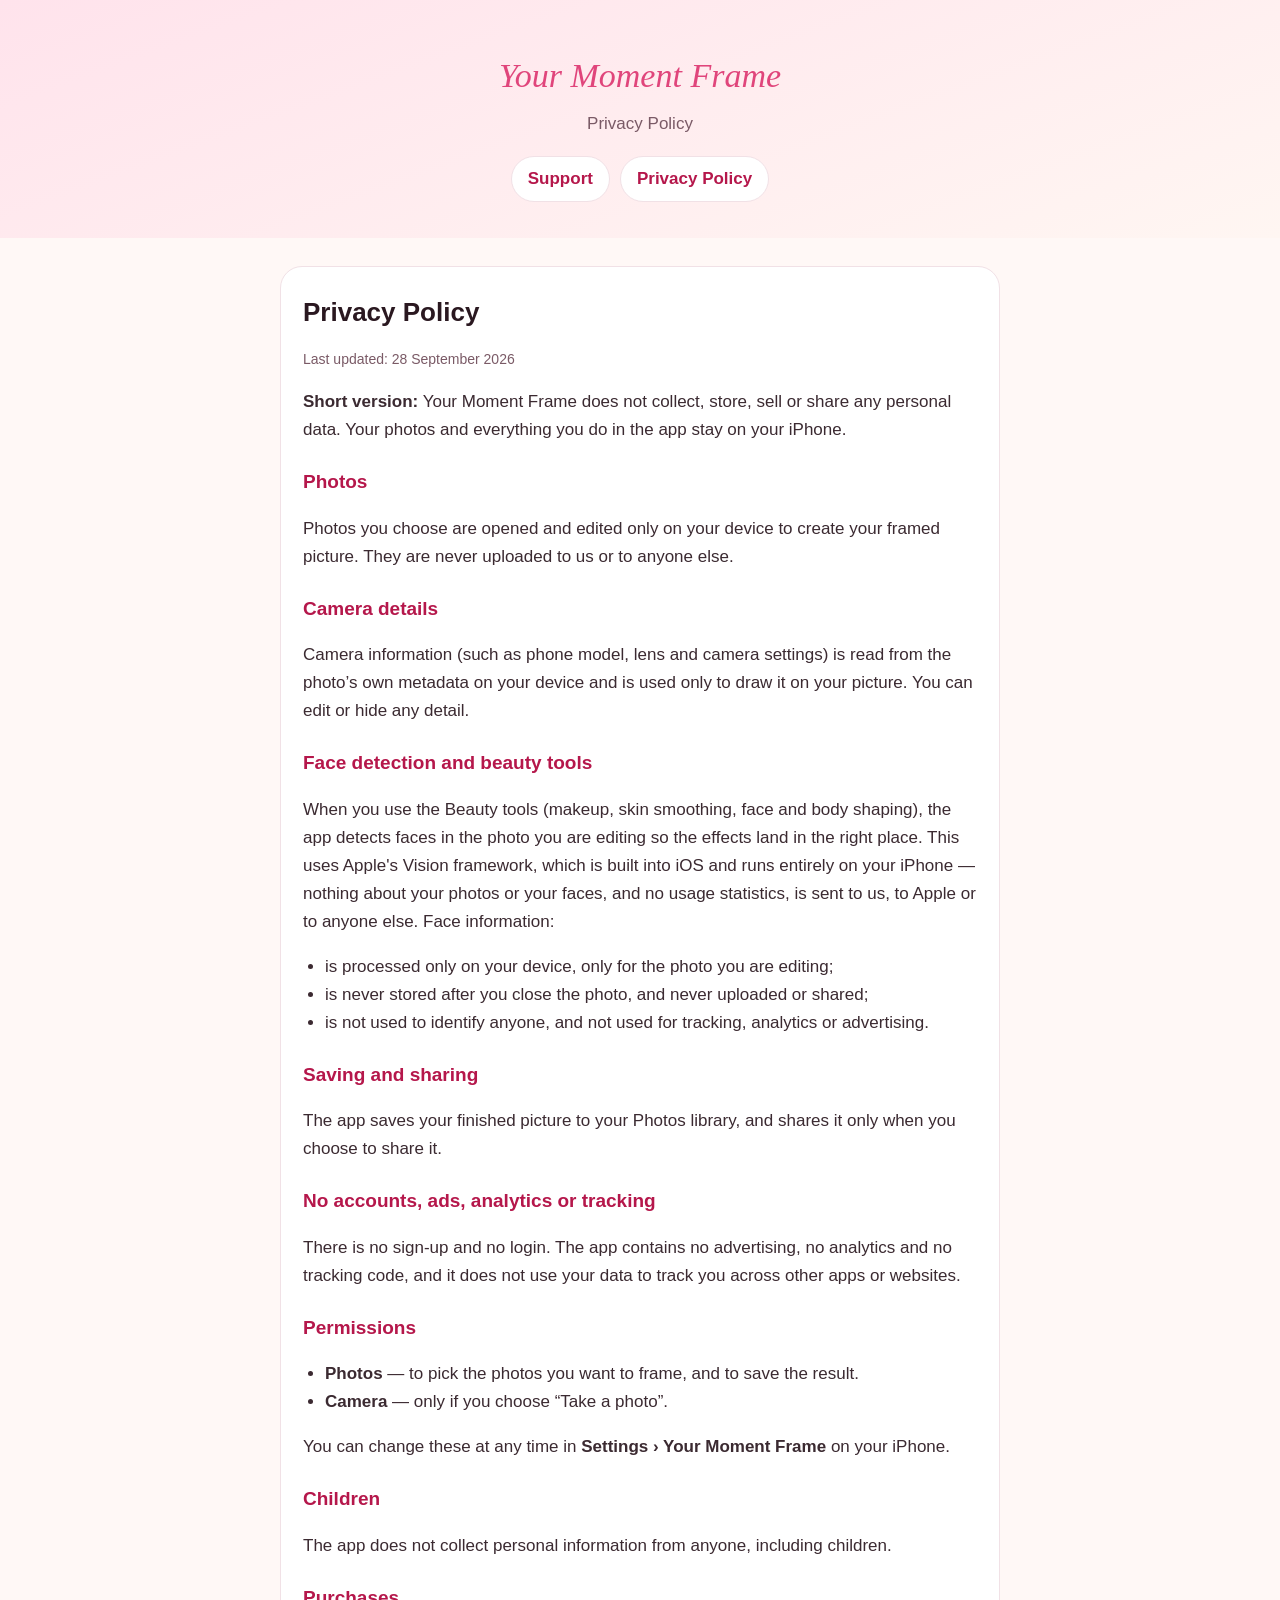
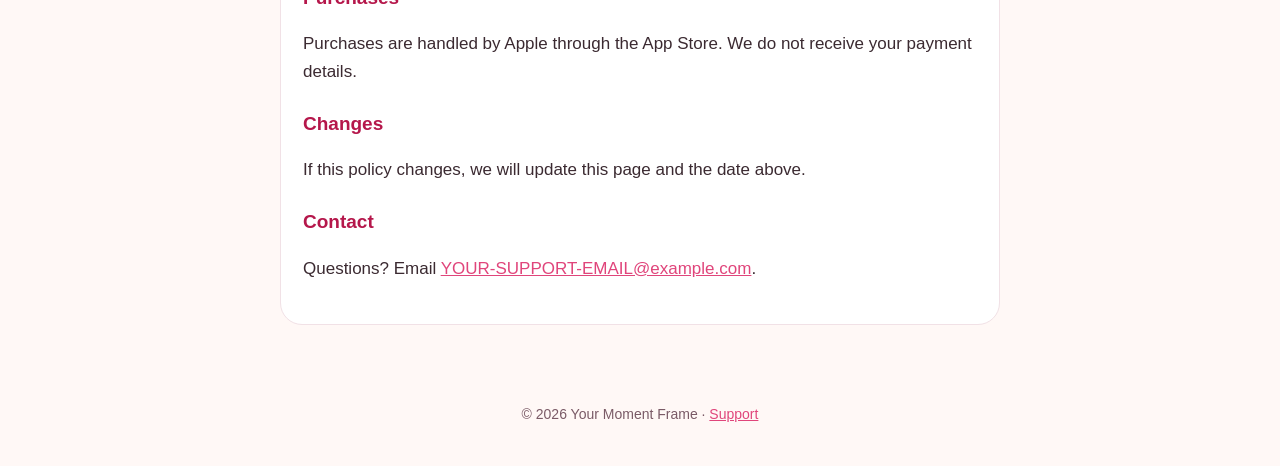
==== privacy.html @ dc63e5cd "Add files via upload" ====
<!doctype html>
<html lang="en">
<head>
<meta charset="utf-8">
<meta name="viewport" content="width=device-width, initial-scale=1">
<title>Your Moment Frame — Privacy Policy</title>
<meta name="description" content="Privacy Policy for Your Moment Frame. No data collected — everything stays on your iPhone.">
<link rel="stylesheet" href="style.css">
</head>
<body>
<header>
  <p class="brand">Your Moment Frame</p>
  <p class="tag">Privacy Policy</p>
  <nav><a href="index.html">Support</a><a href="privacy.html">Privacy Policy</a></nav>
</header>
<main>
  <section class="card">
    <h1>Privacy Policy</h1>
    <p class="small">Last updated: 28 September 2026</p>
    <p><b>Short version:</b> Your Moment Frame does not collect, store, sell or share any personal data. Your photos and everything you do in the app stay on your iPhone.</p>

    <h2>Photos</h2>
    <p>Photos you choose are opened and edited only on your device to create your framed picture. They are never uploaded to us or to anyone else.</p>

    <h2>Camera details</h2>
    <p>Camera information (such as phone model, lens and camera settings) is read from the photo’s own metadata on your device and is used only to draw it on your picture. You can edit or hide any detail.</p>

    <h2>Face detection and beauty tools</h2>
    <p>When you use the Beauty tools (makeup, skin smoothing, face and body shaping), the app detects faces in the photo you are editing so the effects land in the right place. This uses Apple's Vision framework, which is built into iOS and runs entirely on your iPhone — nothing about your photos or your faces, and no usage statistics, is sent to us, to Apple or to anyone else. Face information:</p>
    <ul>
      <li>is processed only on your device, only for the photo you are editing;</li>
      <li>is never stored after you close the photo, and never uploaded or shared;</li>
      <li>is not used to identify anyone, and not used for tracking, analytics or advertising.</li>
    </ul>

    <h2>Saving and sharing</h2>
    <p>The app saves your finished picture to your Photos library, and shares it only when you choose to share it.</p>

    <h2>No accounts, ads, analytics or tracking</h2>
    <p>There is no sign-up and no login. The app contains no advertising, no analytics and no tracking code, and it does not use your data to track you across other apps or websites.</p>

    <h2>Permissions</h2>
    <ul>
      <li><b>Photos</b> — to pick the photos you want to frame, and to save the result.</li>
      <li><b>Camera</b> — only if you choose “Take a photo”.</li>
    </ul>
    <p>You can change these at any time in <b>Settings › Your Moment Frame</b> on your iPhone.</p>

    <h2>Children</h2>
    <p>The app does not collect personal information from anyone, including children.</p>

    <h2>Purchases</h2>
    <p>Purchases are handled by Apple through the App Store. We do not receive your payment details.</p>

    <h2>Changes</h2>
    <p>If this policy changes, we will update this page and the date above.</p>

    <h2>Contact</h2>
    <p>Questions? Email <a href="mailto:YOUR-SUPPORT-EMAIL@example.com">YOUR-SUPPORT-EMAIL@example.com</a>.</p>
  </section>
</main>
<footer>© <span id="y">2026</span> Your Moment Frame · <a href="index.html">Support</a></footer>
<script>document.getElementById('y').textContent=new Date().getFullYear()</script>
</body>
</html>
---- style.css ----
:root{--rose:#E0457B;--deep:#B5174B;--ink:#2A1820;--muted:#7A5A66;--bg:#FFF8F6;--card:#FFFFFF;--line:#F1E1E6}
*{box-sizing:border-box}
body{margin:0;background:var(--bg);color:var(--ink);font:17px/1.65 -apple-system,BlinkMacSystemFont,"Segoe UI",Roboto,Helvetica,Arial,sans-serif}
header{background:linear-gradient(160deg,#FFE3EC,#FFF6F2);padding:48px 20px 36px;text-align:center}
.brand{font-family:Georgia,"Times New Roman",serif;font-style:italic;font-size:34px;color:var(--rose);margin:0}
.tag{color:var(--muted);margin:6px 0 0}
nav{margin-top:18px;display:flex;gap:10px;justify-content:center;flex-wrap:wrap}
nav a{color:var(--deep);text-decoration:none;font-weight:600;border:1px solid var(--line);background:#fff;padding:8px 16px;border-radius:999px}
main{max-width:760px;margin:0 auto;padding:28px 20px 60px}
.card{background:var(--card);border:1px solid var(--line);border-radius:22px;padding:24px 22px;margin:0 0 18px}
h1{font-size:26px;margin:0 0 6px}
h2{font-size:19px;margin:22px 0 6px;color:var(--deep)}
p,li{color:#3B2A31}
ul{padding-left:22px}
.small{font-size:14px;color:var(--muted)}
a{color:var(--rose)}
.btn{display:inline-block;background:var(--rose);color:#fff;text-decoration:none;font-weight:700;padding:12px 22px;border-radius:999px;margin-top:6px}
footer{text-align:center;color:var(--muted);font-size:14px;padding:0 20px 40px}
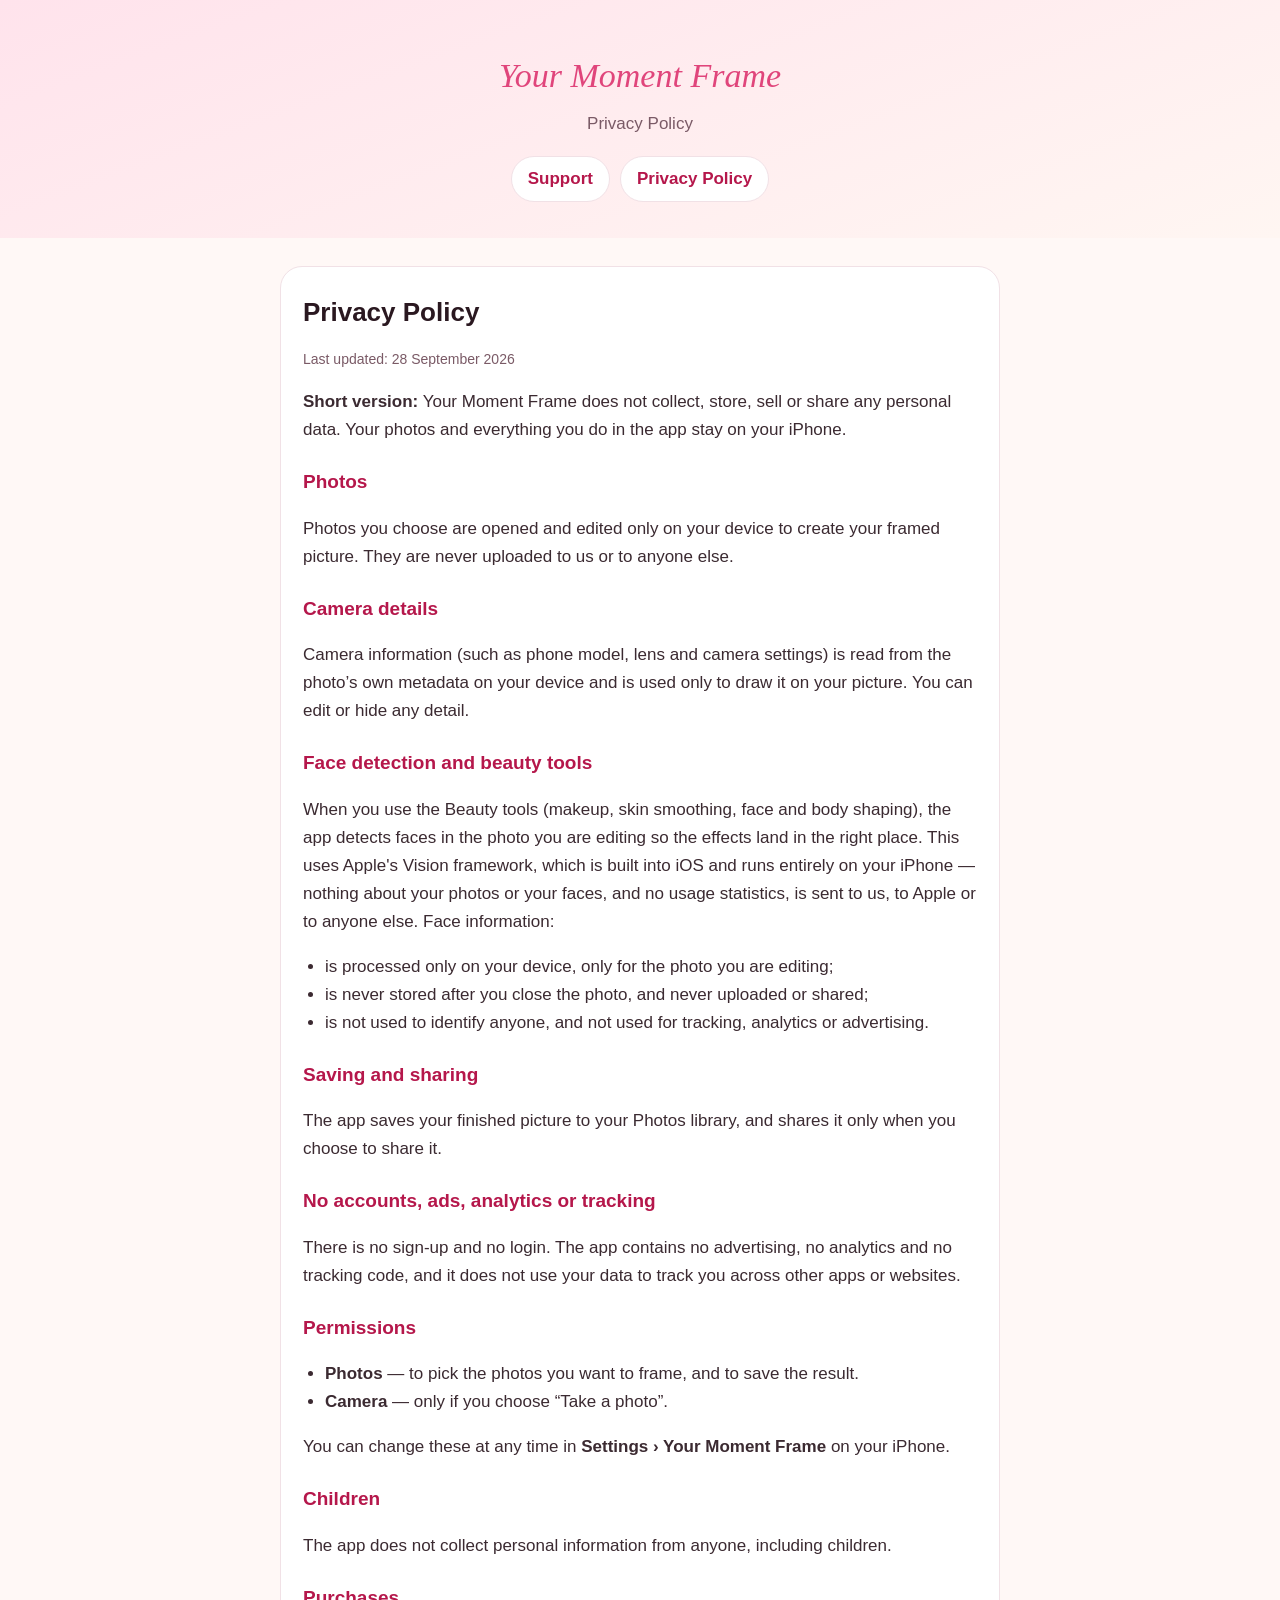
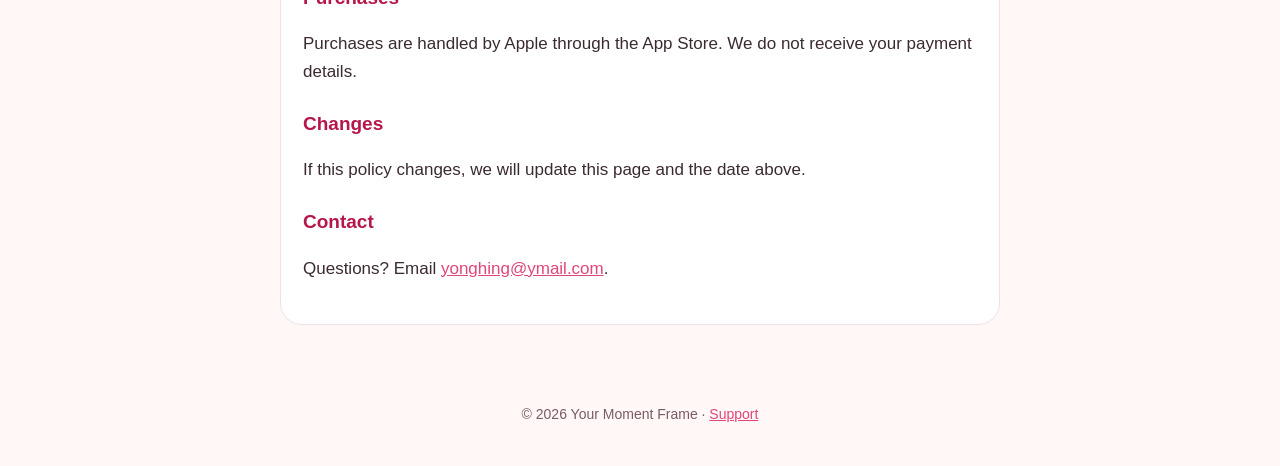
==== commit f343a167: "Add files via upload" ====
--- a/privacy.html
+++ b/privacy.html
@@ -56,7 +56,7 @@
     <p>If this policy changes, we will update this page and the date above.</p>
 
     <h2>Contact</h2>
-    <p>Questions? Email <a href="mailto:YOUR-SUPPORT-EMAIL@example.com">YOUR-SUPPORT-EMAIL@example.com</a>.</p>
+    <p>Questions? Email <a href="mailto:yonghing@ymail.com">yonghing@ymail.com</a>.</p>
   </section>
 </main>
 <footer>© <span id="y">2026</span> Your Moment Frame · <a href="index.html">Support</a></footer>
